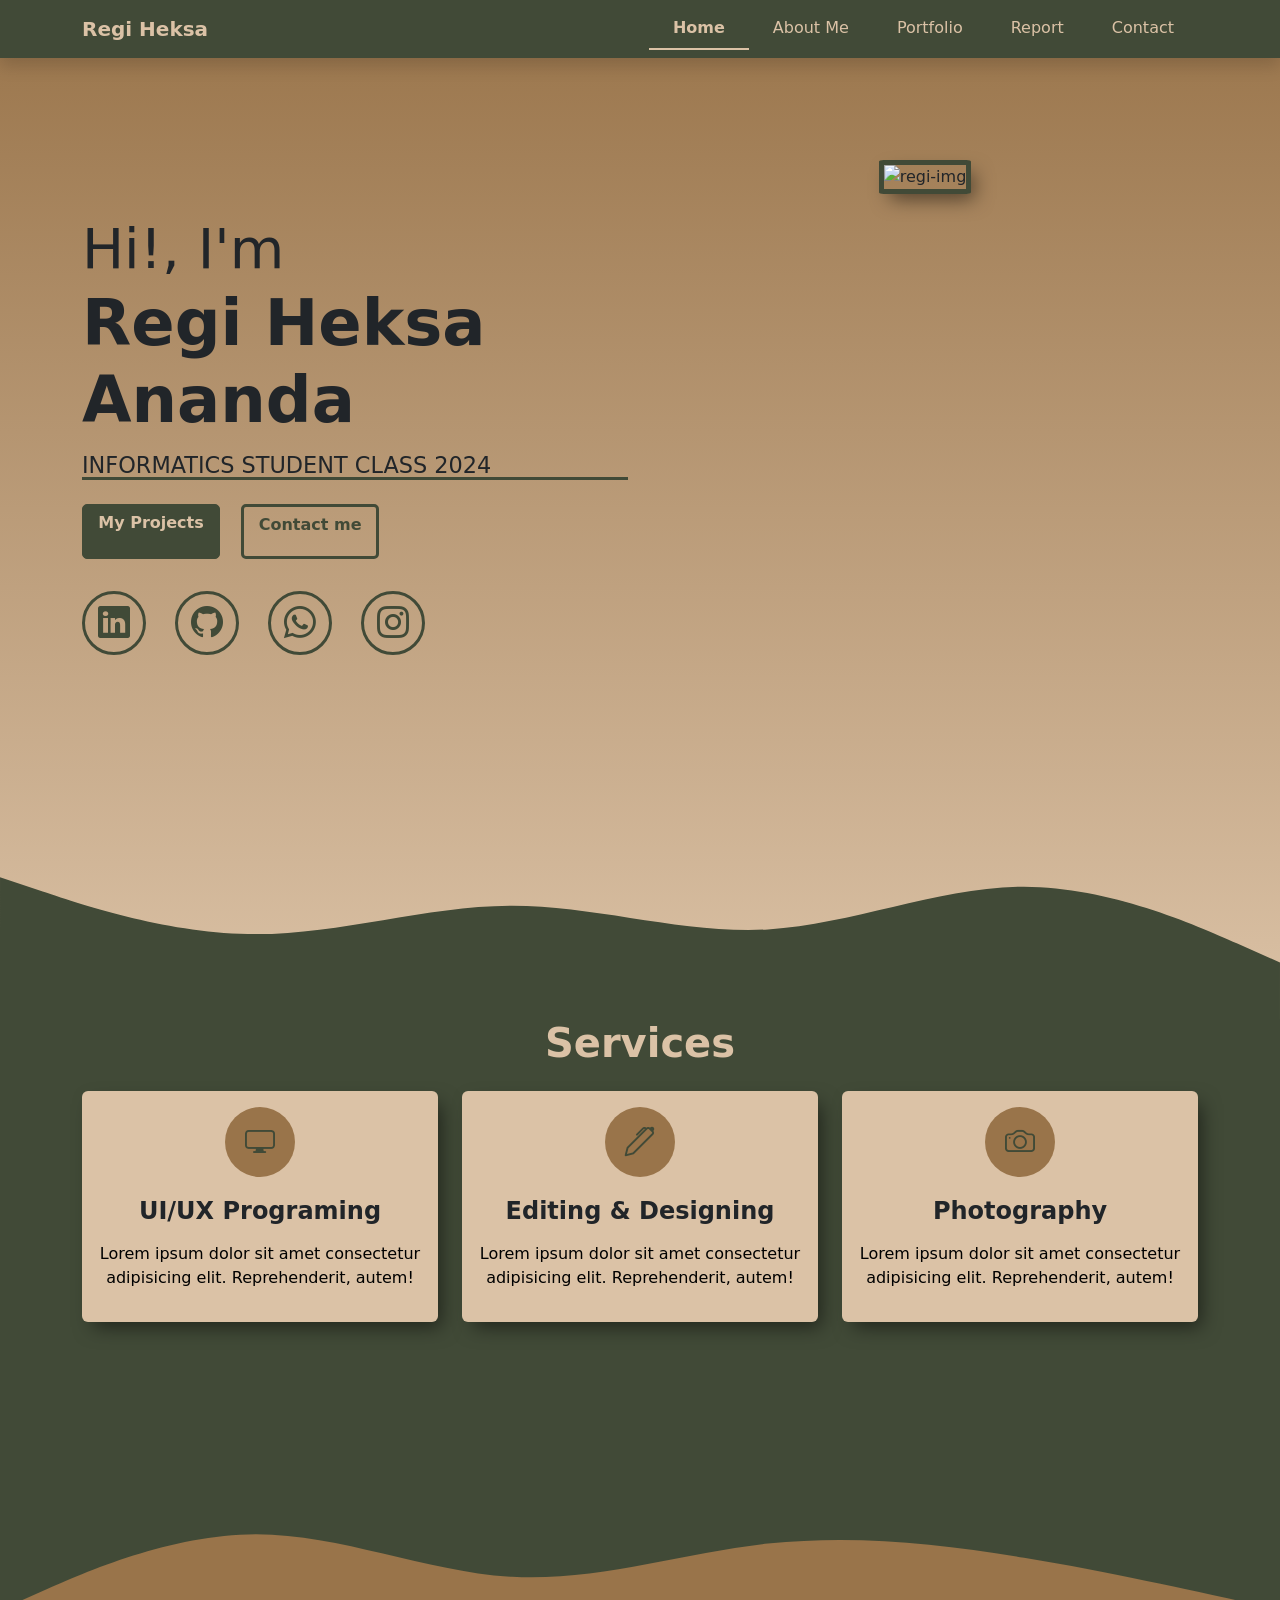
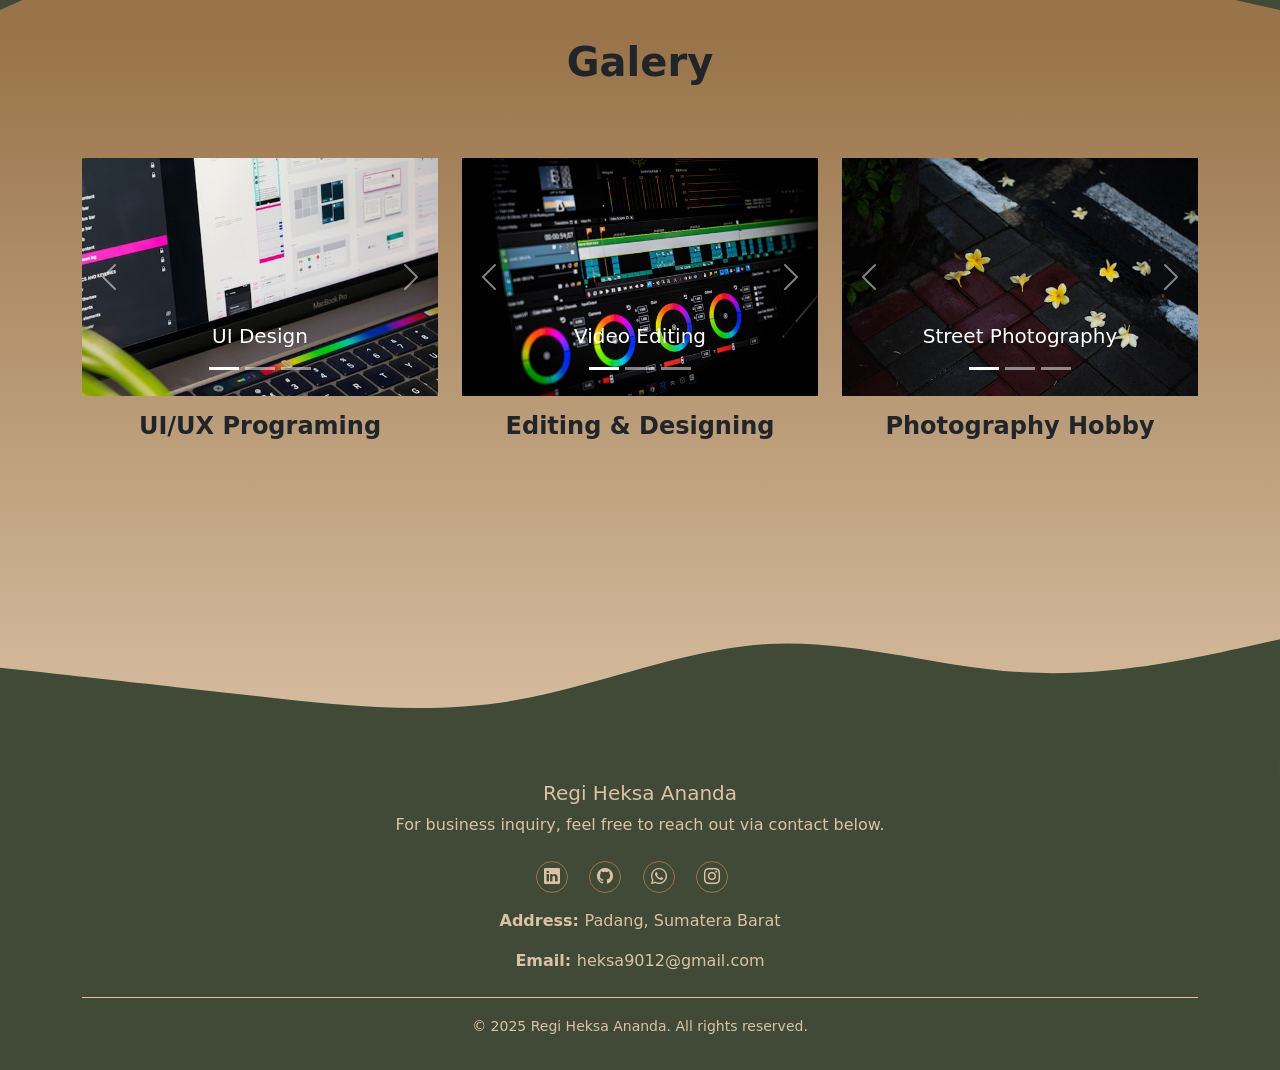
==== index.html @ 1919437c "Praktikum PWeb 6" ====
<!DOCTYPE html>
<html lang="en">
  <head>
    <!-- Required meta tags -->
    <meta charset="utf-8" />
    <meta name="viewport" content="width=device-width, initial-scale=1" />

    <!-- Bootstrap CSS -->
    <link href="https://cdn.jsdelivr.net/npm/bootstrap@5.0.2/dist/css/bootstrap.min.css" rel="stylesheet" integrity="sha384-EVSTQN3/azprG1Anm3QDgpJLIm9Nao0Yz1ztcQTwFspd3yD65VohhpuuCOmLASjC" crossorigin="anonymous" />
    <link rel="stylesheet" href="https://cdn.jsdelivr.net/npm/bootstrap-icons@1.13.1/font/bootstrap-icons.min.css" />

    <!-- CSS -->
    <link rel="stylesheet" href="style.css" />

    <title>Portfolio Regi</title>
  </head>

  <body>
    <!-- Navbar -->
    <nav class="navbar fixed-top navbar-expand-lg navbar-dark bg-dark shadow">
      <div class="container">
        <a class="navbar-brand fw-bold" href="#">Regi Heksa</a>
        <button class="navbar-toggler" type="button" data-bs-toggle="collapse" data-bs-target="#navbarNav" aria-controls="navbarNav" aria-expanded="false" aria-label="Toggle navigation">
          <span class="navbar-toggler-icon"></span>
        </button>
        <div class="collapse navbar-collapse" id="navbarNav">
          <ul class="navbar-nav ms-auto">
            <li class="nav-item">
              <a class="nav-link active px-lg-4" aria-current="page" href="#">Home</a>
            </li>
            <li class="nav-item">
              <a class="nav-link px-lg-4" href="about.html">About Me</a>
            </li>
            <li class="nav-item">
              <a class="nav-link px-lg-4" href="portofolio.html">Portfolio</a>
            </li>
            <li class="nav-item">
              <a class="nav-link px-lg-4" href="report.html">Report</a>
            </li>
            <li class="nav-item">
              <a class="nav-link px-lg-4" href="contact.html">Contact</a>
            </li>
          </ul>
        </div>
      </div>
    </nav>
    <!-- End Navbar -->

    <!-- Hero Section -->
    <section class="hero text-center">
      <div class="container">
        <div class="row">
          <div class="col-lg-6 text-center py-5 text-lg-start mr-auto">
            <h3 class="mb-3">
              <small class="fw-normal">Hi!, I'm</small> <br />
              <span class="fw-bold">Regi Heksa Ananda</span>
            </h3>
            <h6>Informatics Student Class 2024</h6>
            <a href="portofolio.html" class="bt1 mt-3 me-3 btn">My Projects</a>
            <a href="contact.html" class="bt2 mt-3 me-3 btn">Contact me</a>
            <div class="social-icons">
              <a href="https://www.linkedin.com/in/regi-heksa-462906320/"><i class="bi bi-linkedin"></i></a>
              <a href="https://github.com/Regi3051/"><i class="bi bi-github"></i></a>
              <a href="https://wa.me/+6281261265154"><i class="bi bi-whatsapp"></i></a>
              <a href="https://www.instagram.com/_kur00__/"><i class="bi bi-instagram"></i></a>
            </div>
          </div>
          <div class="col-lg-6 mr-auto">
            <img src="img/imgregi/Regi.png" alt="regi-img" width="60%" class="bingkai" />
          </div>
        </div>
      </div>
      <svg xmlns="http://www.w3.org/2000/svg" viewBox="0 0 1440 320">
        <path
          fill="#414a37"
          fill-opacity="1"
          d="M0,160L48,176C96,192,192,224,288,224C384,224,480,192,576,192C672,192,768,224,864,218.7C960,213,1056,171,1152,170.7C1248,171,1344,213,1392,234.7L1440,256L1440,320L1392,320C1344,320,1248,320,1152,320C1056,320,960,320,864,320C768,320,672,320,576,320C480,320,384,320,288,320C192,320,96,320,48,320L0,320Z"
        ></path>
      </svg>
    </section>
    <!-- End of Hero Section -->

    <!-- Service Section -->
    <section id="service">
      <div class="container">
        <h1 class="services text-center pb-3 fw-bold">Services</h1>
        <div class="row pb-3">
          <div class="col-lg-4 mb-3">
            <div class="card text-center">
              <div class="card-body">
                <div class="circle">
                  <span><i class="bi bi-display"></i></span>
                </div>
                <h4 class="fw-bold pb-2">UI/UX Programing</h4>
                <p>Lorem ipsum dolor sit amet consectetur adipisicing elit. Reprehenderit, autem!</p>
              </div>
            </div>
          </div>
          <div class="col-lg-4 mb-3">
            <div class="card text-center">
              <div class="card-body">
                <div class="circle">
                  <span><i class="bi bi-pen"></i></span>
                </div>
                <h4 class="fw-bold pb-2">Editing & Designing</h4>
                <p>Lorem ipsum dolor sit amet consectetur adipisicing elit. Reprehenderit, autem!</p>
              </div>
            </div>
          </div>
          <div class="col-lg-4 mb-3">
            <div class="card text-center">
              <div class="card-body">
                <div class="circle">
                  <span><i class="bi bi-camera"></i></span>
                </div>
                <h4 class="fw-bold pb-2">Photography</h4>
                <p>Lorem ipsum dolor sit amet consectetur adipisicing elit. Reprehenderit, autem!</p>
              </div>
            </div>
          </div>
        </div>
      </div>
      <svg xmlns="http://www.w3.org/2000/svg" viewBox="0 0 1440 320">
        <path
          fill="#99744a"
          fill-opacity="1"
          d="M0,288L48,266.7C96,245,192,203,288,202.7C384,203,480,245,576,250.7C672,256,768,224,864,213.3C960,203,1056,213,1152,229.3C1248,245,1344,267,1392,277.3L1440,288L1440,320L1392,320C1344,320,1248,320,1152,320C1056,320,960,320,864,320C768,320,672,320,576,320C480,320,384,320,288,320C192,320,96,320,48,320L0,320Z"
        ></path>
      </svg>
    </section>
    <!-- End of Service Section -->

    <!-- Section Galery -->
    <section id="galery">
      <div class="container">
        <h1 class="galery-title text-center pb-3 fw-bold">Galery</h1>
        <div class="row">
          <div class="col-lg-4 py-5 text-center">
            <div id="carouselExampleCaptions1" class="carousel slide carousel-fade" data-bs-ride="carousel">
              <div class="carousel-indicators">
                <button type="button" data-bs-target="#carouselExampleCaptions" data-bs-slide-to="0" class="active" aria-current="true" aria-label="Slide 1"></button>
                <button type="button" data-bs-target="#carouselExampleCaptions" data-bs-slide-to="1" aria-label="Slide 2"></button>
                <button type="button" data-bs-target="#carouselExampleCaptions" data-bs-slide-to="2" aria-label="Slide 3"></button>
              </div>
              <div class="carousel-inner">
                <div class="carousel-item active">
                  <img src="img/carousel/coding1.jpg" class="d-block w-100" alt="coding1" />
                  <div class="carousel-caption d-none d-md-block">
                    <h5>UI Design</h5>
                  </div>
                </div>
                <div class="carousel-item">
                  <img src="img/carousel/coding2.jpg" class="d-block w-100" alt="coding2" />
                  <div class="carousel-caption d-none d-md-block">
                    <h5>Coding</h5>
                  </div>
                </div>
                <div class="carousel-item">
                  <img src="img/carousel/coding3.jpg" class="d-block w-100" alt="coding3" />
                  <div class="carousel-caption d-none d-md-block">
                    <h5>Mobile Design</h5>
                  </div>
                </div>
              </div>
              <button class="carousel-control-prev" type="button" data-bs-target="#carouselExampleCaptions1" data-bs-slide="prev">
                <span class="carousel-control-prev-icon" aria-hidden="true"></span>
                <span class="visually-hidden">Previous</span>
              </button>
              <button class="carousel-control-next" type="button" data-bs-target="#carouselExampleCaptions1" data-bs-slide="next">
                <span class="carousel-control-next-icon" aria-hidden="true"></span>
                <span class="visually-hidden">Next</span>
              </button>
            </div>
            <h4 class="fw-bold pt-3">UI/UX Programing</h4>
          </div>

          <div class="col-lg-4 py-5 text-center">
            <div id="carouselExampleCaptions2" class="carousel slide carousel-fade" data-bs-ride="carousel">
              <div class="carousel-indicators">
                <button type="button" data-bs-target="#carouselExampleCaptions" data-bs-slide-to="0" class="active" aria-current="true" aria-label="Slide 1"></button>
                <button type="button" data-bs-target="#carouselExampleCaptions" data-bs-slide-to="1" aria-label="Slide 2"></button>
                <button type="button" data-bs-target="#carouselExampleCaptions" data-bs-slide-to="2" aria-label="Slide 3"></button>
              </div>
              <div class="carousel-inner">
                <div class="carousel-item active">
                  <img src="img/carousel/editing1.jpg" class="d-block w-100" alt="editing1" />
                  <div class="carousel-caption d-none d-md-block">
                    <h5>Video Editing</h5>
                  </div>
                </div>
                <div class="carousel-item">
                  <img src="img/carousel/editing3.jpg" class="d-block w-100" alt="editing3" />
                  <div class="carousel-caption d-none d-md-block">
                    <h5>Photo Editing</h5>
                  </div>
                </div>
                <div class="carousel-item">
                  <img src="img/carousel/editing2.jpg" class="d-block w-100" alt="editing2" />
                  <div class="carousel-caption d-none d-md-block">
                    <h5>Designing</h5>
                  </div>
                </div>
              </div>
              <button class="carousel-control-prev" type="button" data-bs-target="#carouselExampleCaptions2" data-bs-slide="prev">
                <span class="carousel-control-prev-icon" aria-hidden="true"></span>
                <span class="visually-hidden">Previous</span>
              </button>
              <button class="carousel-control-next" type="button" data-bs-target="#carouselExampleCaptions2" data-bs-slide="next">
                <span class="carousel-control-next-icon" aria-hidden="true"></span>
                <span class="visually-hidden">Next</span>
              </button>
            </div>
            <h4 class="fw-bold pt-3">Editing & Designing</h4>
          </div>

          <div class="col-lg-4 py-5 text-center">
            <div id="carouselExampleCaptions3" class="carousel slide carousel-fade" data-bs-ride="carousel">
              <div class="carousel-indicators">
                <button type="button" data-bs-target="#carouselExampleCaptions" data-bs-slide-to="0" class="active" aria-current="true" aria-label="Slide 1"></button>
                <button type="button" data-bs-target="#carouselExampleCaptions" data-bs-slide-to="1" aria-label="Slide 2"></button>
                <button type="button" data-bs-target="#carouselExampleCaptions" data-bs-slide-to="2" aria-label="Slide 3"></button>
              </div>
              <div class="carousel-inner">
                <div class="carousel-item active">
                  <img src="img/carousel/photography1.jpg" class="d-block w-100" alt="photography1" />
                  <div class="carousel-caption d-none d-md-block">
                    <h5>Street Photography</h5>
                  </div>
                </div>
                <div class="carousel-item">
                  <img src="img/carousel/photography2.jpg" class="d-block w-100" alt="photography2" />
                  <div class="carousel-caption d-none d-md-block">
                    <h5>Food Photography</h5>
                  </div>
                </div>
                <div class="carousel-item">
                  <img src="img/carousel/photography3.jpg" class="d-block w-100" alt="photography3" />
                  <div class="carousel-caption d-none d-md-block">
                    <h5>Landscape Photography</h5>
                  </div>
                </div>
              </div>
              <button class="carousel-control-prev" type="button" data-bs-target="#carouselExampleCaptions3" data-bs-slide="prev">
                <span class="carousel-control-prev-icon" aria-hidden="true"></span>
                <span class="visually-hidden">Previous</span>
              </button>
              <button class="carousel-control-next" type="button" data-bs-target="#carouselExampleCaptions3" data-bs-slide="next">
                <span class="carousel-control-next-icon" aria-hidden="true"></span>
                <span class="visually-hidden">Next</span>
              </button>
            </div>
            <h4 class="fw-bold pt-3">Photography Hobby</h4>
          </div>
        </div>
      </div>
      <svg xmlns="http://www.w3.org/2000/svg" viewBox="0 0 1440 320">
        <path
          fill="#414a37"
          fill-opacity="1"
          d="M0,192L48,197.3C96,203,192,213,288,224C384,235,480,245,576,229.3C672,213,768,171,864,165.3C960,160,1056,192,1152,197.3C1248,203,1344,181,1392,170.7L1440,160L1440,320L1392,320C1344,320,1248,320,1152,320C1056,320,960,320,864,320C768,320,672,320,576,320C480,320,384,320,288,320C192,320,96,320,48,320L0,320Z"
        ></path>
      </svg>
    </section>
    <!-- End of Section Galery -->

    <!-- Section Footer -->
    <footer class="footer pb-3 text-center" style="background-color: #414a37">
      <div class="container">
        <h5>Regi Heksa Ananda</h5>
        <p>For business inquiry, feel free to reach out via contact below.</p>
        <div class="social-icons-footer">
          <a href="https://www.linkedin.com/in/regi-heksa-462906320/"><i class="bi bi-linkedin"></i></a>
          <a href="https://github.com/Regi3051/"><i class="bi bi-github"></i></a>
          <a href="https://wa.me/+6281261265154"><i class="bi bi-whatsapp"></i></a>
          <a href="https://www.instagram.com/_kur00__/"><i class="bi bi-instagram"></i></a>
        </div>
        <p><span class="fw-bold">Address: </span>Padang, Sumatera Barat</p>
        <p class="email pb-4"><span class="fw-bold">Email: </span>heksa9012@gmail.com</p>
        <p><small>© 2025 Regi Heksa Ananda. All rights reserved.</small></p>
      </div>
    </footer>
    <!-- End of Section Footer -->

    <script src="https://cdn.jsdelivr.net/npm/bootstrap@5.0.2/dist/js/bootstrap.bundle.min.js" integrity="sha384-MrcW6ZMFYlzcLA8Nl+NtUVF0sA7MsXsP1UyJoMp4YLEuNSfAP+JcXn/tWtIaxVXM" crossorigin="anonymous"></script>
  </body>
</html>
---- style.css ----
/* Warna WEB
Cream: #dbc2a6;
Coklat: #99744a;
Hijau Gelap: #414a37;
 */

.nav-link.active {
  font-weight: bold;
}

.navbar {
  background-color: #414a37 !important;
}

.navbar a {
  color: #dbc2a6 !important;
  transition: 0.3s;
}

.nav-item a:hover {
  color: #99744a !important;
}

.navbar-brand {
  transition: 0.3s ease;
}

.navbar-brand:hover {
  color: #99744a !important;
  transform: scale(1.1);
  text-shadow: 0 0 15px #99744a;
}

.nav-link.active {
  color: #dbc2a6 !important;
  border-bottom: 3px solid transparent;
  border-bottom: 2px solid #dbc2a6;
}

.hero {
  padding-top: 10rem;
  background: linear-gradient(#99744a, #dbc2a6);
}

.hero h3 {
  font-size: 4rem;
  font-weight: 500;
}

.hero h6 {
  font-size: 1.4rem;
  text-transform: uppercase;
  line-height: 1;
  border-bottom: 3px solid #414a37;
}

.hero .bt1 {
  height: 55px;
  width: 138px;
  background-color: #414a37;
  color: #dbc2a6;
  outline: none;
  border: 1px solid #414a37;
  font-weight: bold;
  transition: 0.5s;
  border-radius: 5px;
}

.hero .bt1:hover {
  color: #99744a;
  transform: scale(1.1);
  box-shadow: 0 0 15px #414a37;
}

.hero .bt2 {
  height: 55px;
  width: 138px;
  background-color: transparent;
  color: #414a37;
  outline: none;
  border: 3px solid #414a37;
  font-weight: bold;
  transition: 0.5s;
  border-radius: 5px;
}

.hero .bt2:hover {
  background-color: #414a37;
  color: #99744a;
  transform: scale(1.1);
  box-shadow: 0 0 15px #414a37;
}

.hero img {
  box-shadow: 7px 9px 19px -4px rgba(0, 0, 0, 0.51);
  -webkit-box-shadow: 7px 9px 19px -4px rgba(0, 0, 0, 0.51);
  -moz-box-shadow: 7px 9px 19px -4px rgba(0, 0, 0, 0.51);
  transition: 0.5s;
}

.bingkai {
  border-radius: 5%;
  border: 5px solid #414a37;
}

.social-icons a {
  display: inline-flex;
  justify-content: center;
  align-items: center;
  width: 4rem;
  height: 4rem;
  background-color: transparent;
  border: 0.2rem solid #414a37;
  font-size: 2rem;
  border-radius: 50%;
  margin: 2rem 1.5rem 2rem 0;
  transition: 0.3s ease;
  color: #414a37;
}

.social-icons a:hover {
  color: #dbc2a6;
  transform: scale(1.3) translateY(-5px);
  background-color: #414a37;
  box-shadow: 0 0 25px #99744a;
}

#service {
  background-color: #414a37;
}

.services {
  color: #dbc2a6;
}

.card {
  background-color: #dbc2a6;
  border: none;
  outline: none;
  box-shadow: 7px 9px 19px -4px rgba(0, 0, 0, 0.51);
  -webkit-box-shadow: 7px 9px 19px -4px rgba(0, 0, 0, 0.51);
  -moz-box-shadow: 7px 9px 19px -4px rgba(0, 0, 0, 0.51);
  transition: 0.5s;
}

/* .card:hover{
    transform: scale(1.1);
} */

.card p {
  color: black;
}

.circle {
  height: 70px;
  width: 70px;
  background-color: #99744a;
  color: #414a37;
  padding: 12px;
  font-size: 30px;
  border-radius: 50%;
  display: inline-block;
  margin-bottom: 20px;
  transition: 0.5s;
}

.card:hover .circle {
  background-color: #414a37;
  color: #dbc2a6;
  transform: scale(1.1);
}

#galery {
  background: linear-gradient(#99744a, #dbc2a6);
}

.footer h5 {
  color: #dbc2a6;
}

.footer p {
  color: #dbc2a6;
}

.social-icons-footer a {
  display: inline-flex;
  justify-content: center;
  align-items: center;
  width: 2rem;
  height: 2rem;
  background-color: transparent;
  border: 0.1rem solid #99744a;
  font-size: 1rem;
  border-radius: 50%;
  margin: 0.5rem 1rem 1rem 0;
  transition: 0.3s ease;
  color: #dbc2a6;
}

.social-icons-footer a:hover {
  color: #dbc2a6;
  transform: scale(1.3) translateY(-5px);
  background-color: #414a37;
  box-shadow: 0 0 25px #99744a;
}

.footer .email {
  border-bottom: 1px solid #dbc2a6;
}

body {
  background-color: #414a37;
}

.about {
  margin-top: 5rem;
  background: linear-gradient(#99744a, #dbc2a6);
}

.about img {
  border-radius: 5%;
  border: 10px solid #414a37;
  box-shadow: 7px 9px 19px -4px rgba(0, 0, 0, 0.51);
  -webkit-box-shadow: 7px 9px 19px -4px rgba(0, 0, 0, 0.51);
  -moz-box-shadow: 7px 9px 19px -4px rgba(0, 0, 0, 0.51);
  transition: 0.5s;
}

.about p {
  text-align: justify;
}

.about .accordion-item {
  background-color: #99744a;
  border: 2px solid #414a37;
  box-shadow: 7px 9px 19px -4px rgba(0, 0, 0, 0.51);
  -webkit-box-shadow: 7px 9px 19px -4px rgba(0, 0, 0, 0.51);
  -moz-box-shadow: 7px 9px 19px -4px rgba(0, 0, 0, 0.51);
  transition: 0.5s;
}

.about .accordion-button {
  background-color: #dbc2a6;
  border: 1px solid #414a37;
  box-shadow: 7px 9px 19px -4px rgba(0, 0, 0, 0.51);
  -webkit-box-shadow: 7px 9px 19px -4px rgba(0, 0, 0, 0.51);
  -moz-box-shadow: 7px 9px 19px -4px rgba(0, 0, 0, 0.51);
  transition: 0.5s;
}

.portofolio {
  margin-top: 5rem;
  background: linear-gradient(#99744a, #dbc2a6);
}

.control ul li {
  list-style: none;
  background-color: transparent;
  padding: 5px 15px;
  color: #414a37;
  border: 2px solid #414a37;
  display: inline-block;
  cursor: pointer;
  letter-spacing: 2px;
  transition: 0.5s;
}

.control ul li:hover {
  background-color: #414a37;
  color: #dbc2a6;
  transform: scale(1.1);
  box-shadow: 7px 9px 19px -4px rgba(0, 0, 0, 0.51);
  -webkit-box-shadow: 7px 9px 19px -4px rgba(0, 0, 0, 0.51);
  -moz-box-shadow: 7px 9px 19px -4px rgba(0, 0, 0, 0.51);
  transition: 0.5s;
}

.control ul .active {
  background-color: #414a37;
  color: #dbc2a6;
  transform: scale(1.1);
  box-shadow: 7px 9px 19px -4px rgba(0, 0, 0, 0.51);
  -webkit-box-shadow: 7px 9px 19px -4px rgba(0, 0, 0, 0.51);
  -moz-box-shadow: 7px 9px 19px -4px rgba(0, 0, 0, 0.51);
  transition: 0.5s;
}

.card-porto {
  background-color: #414a37;
  border: 2px solid #dbc2a6;
  border-radius: 2%;
  outline: none;
  box-shadow: 7px 9px 19px -4px rgba(0, 0, 0, 0.51);
  -webkit-box-shadow: 7px 9px 19px -4px rgba(0, 0, 0, 0.51);
  -moz-box-shadow: 7px 9px 19px -4px rgba(0, 0, 0, 0.51);
  transition: 0.5s;
}

.card-porto img {
  border-radius: 2%;
}

.card-porto p {
  color: #dbc2a6;
}

.portofolio .item {
  position: relative;
  transition: 0.5s;
}

.portofolio .item:hover {
  transform: scale(1.01);
  box-shadow: 7px 9px 19px -4px rgba(0, 0, 0, 0.51);
  -webkit-box-shadow: 7px 9px 19px -4px rgba(0, 0, 0, 0.51);
  -moz-box-shadow: 7px 9px 19px -4px rgba(0, 0, 0, 0.51);
}

.portofolio .item .search-icon {
  position: absolute;
  top: 40%;
  left: 45%;
  font-size: 40px;
  color: #99744a;
  cursor: pointer;
  opacity: 0;
  transition: 0.5s;
}

.portofolio .item:hover .search-icon {
  opacity: 1;
}

.portofolio .item:before {
  content: "";
  left: 0;
  top: 0;
  height: 100%;
  width: 100%;
  background-color: #99744a63;
  opacity: 0;
  position: absolute;
  transition: 0.5s;
}

.portofolio .item:hover:before {
  opacity: 1;
}

.contact {
  margin-top: 5rem;
  background: linear-gradient(#99744a, #dbc2a6);
}

.contact-section {
  margin-top: 3rem;
  background: linear-gradient(#99744a, #dbc2a6);
  min-height: 100vh;
  display: flex;
  align-items: center;
}

.contact-card {
  background-color: #dbc2a6; 
  border-radius: 15px;
  box-shadow: 0 10px 30px rgba(65, 74, 55, 0.4); 
  overflow: hidden;
  border: 2px solid #414a37;
}

.form-label {
  font-weight: bold;
  color: #414a37; /* Hijau Gelap */
}

.form-control,
.form-select {
  border: 1px solid #414a37;
  background-color: #dbc2a6;
  color: #414a37;
}

.form-control:focus,
.form-select:focus {
  border-color: #414a37;
  box-shadow: 0 0 0 0.25rem rgba(153, 116, 74, 0.25);
}

.btn-send {
  background-color: #414a37;
  color: #dbc2a6;
  border: none;
  font-weight: bold;
  transition: 0.3s;
  width: 100%;
  padding: 10px;
}

.btn-send:hover {
  background-color: #99744a;
  color: #fff;
  transform: scale(1.02);
}

.contact-info-title {
  color: #414a37;
  font-weight: bold;
  margin-bottom: 1rem;
}

.info-item {
  margin-bottom: 1.5rem;
  color: #5a5a5a;
}

.info-item i {
  color: #99744a;
  font-size: 1.2rem;
  margin-right: 10px;
}

.info-item a {
  text-decoration: none;
  color: #414a37;
  font-weight: 600;
  transition: 0.3s;
}

.info-item a:hover {
  color: #99744a;
}

/* Map Container */
.map-container iframe {
  width: 100%;
  height: 200px;
  border-radius: 10px;
  border: 2px solid #99744a;
}

.social-icons-contact a {
  display: inline-flex;
  justify-content: center;
  align-items: center;
  width: 2rem;
  height: 2rem;
  background-color: transparent;
  border: 0.1rem solid #99744a;
  font-size: 1rem;
  border-radius: 50%;
  margin: 0.5rem 1rem 1rem 0;
  transition: 0.3s ease;
  color: #99744a;
}

.social-icons-contact a:hover {
  color: #dbc2a6;
  transform: scale(1.3) translateY(-5px);
  background-color: #414a37;
  box-shadow: 0 0 25px #99744a;
}
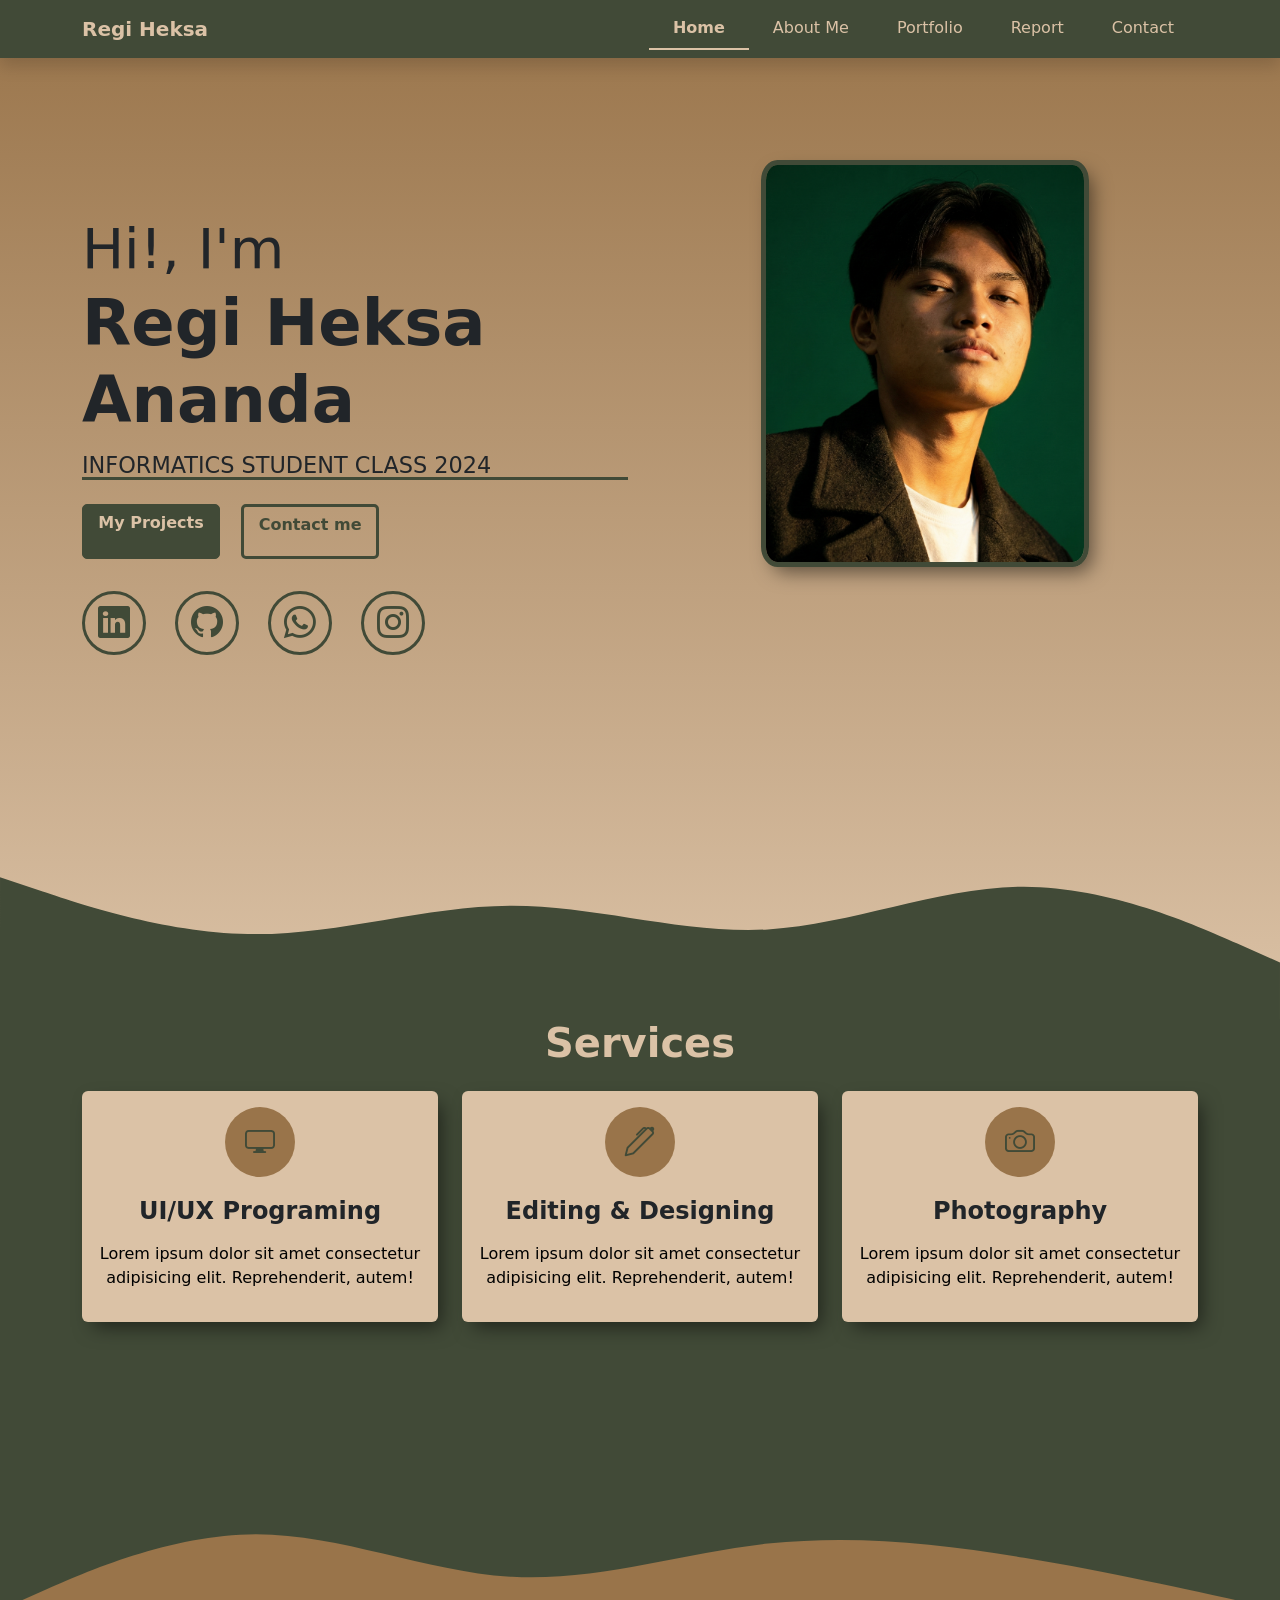
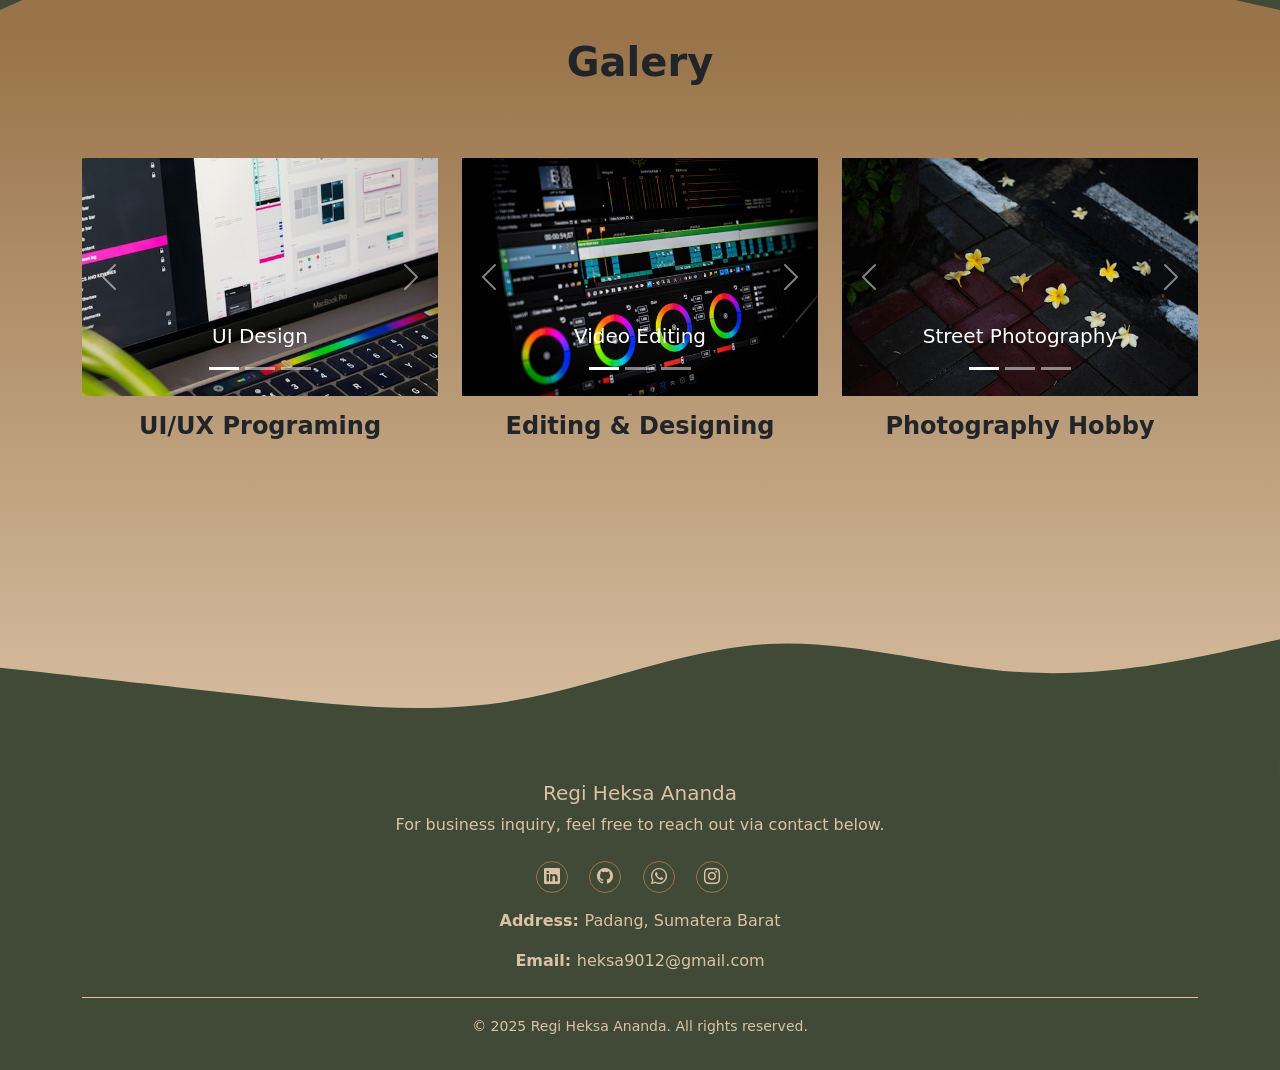
==== commit 429c9d4b: "Backend Web" ====
--- a/index.html
+++ b/index.html
@@ -19,7 +19,7 @@
     <!-- Navbar -->
     <nav class="navbar fixed-top navbar-expand-lg navbar-dark bg-dark shadow">
       <div class="container">
-        <a class="navbar-brand fw-bold" href="#">Regi Heksa</a>
+        <a class="navbar-brand fw-bold" href="index.html">Regi Heksa</a>
         <button class="navbar-toggler" type="button" data-bs-toggle="collapse" data-bs-target="#navbarNav" aria-controls="navbarNav" aria-expanded="false" aria-label="Toggle navigation">
           <span class="navbar-toggler-icon"></span>
         </button>
@@ -282,5 +282,6 @@
     <!-- End of Section Footer -->
 
     <script src="https://cdn.jsdelivr.net/npm/bootstrap@5.0.2/dist/js/bootstrap.bundle.min.js" integrity="sha384-MrcW6ZMFYlzcLA8Nl+NtUVF0sA7MsXsP1UyJoMp4YLEuNSfAP+JcXn/tWtIaxVXM" crossorigin="anonymous"></script>
+    <script src="admin_session.js"></script>
   </body>
 </html>
